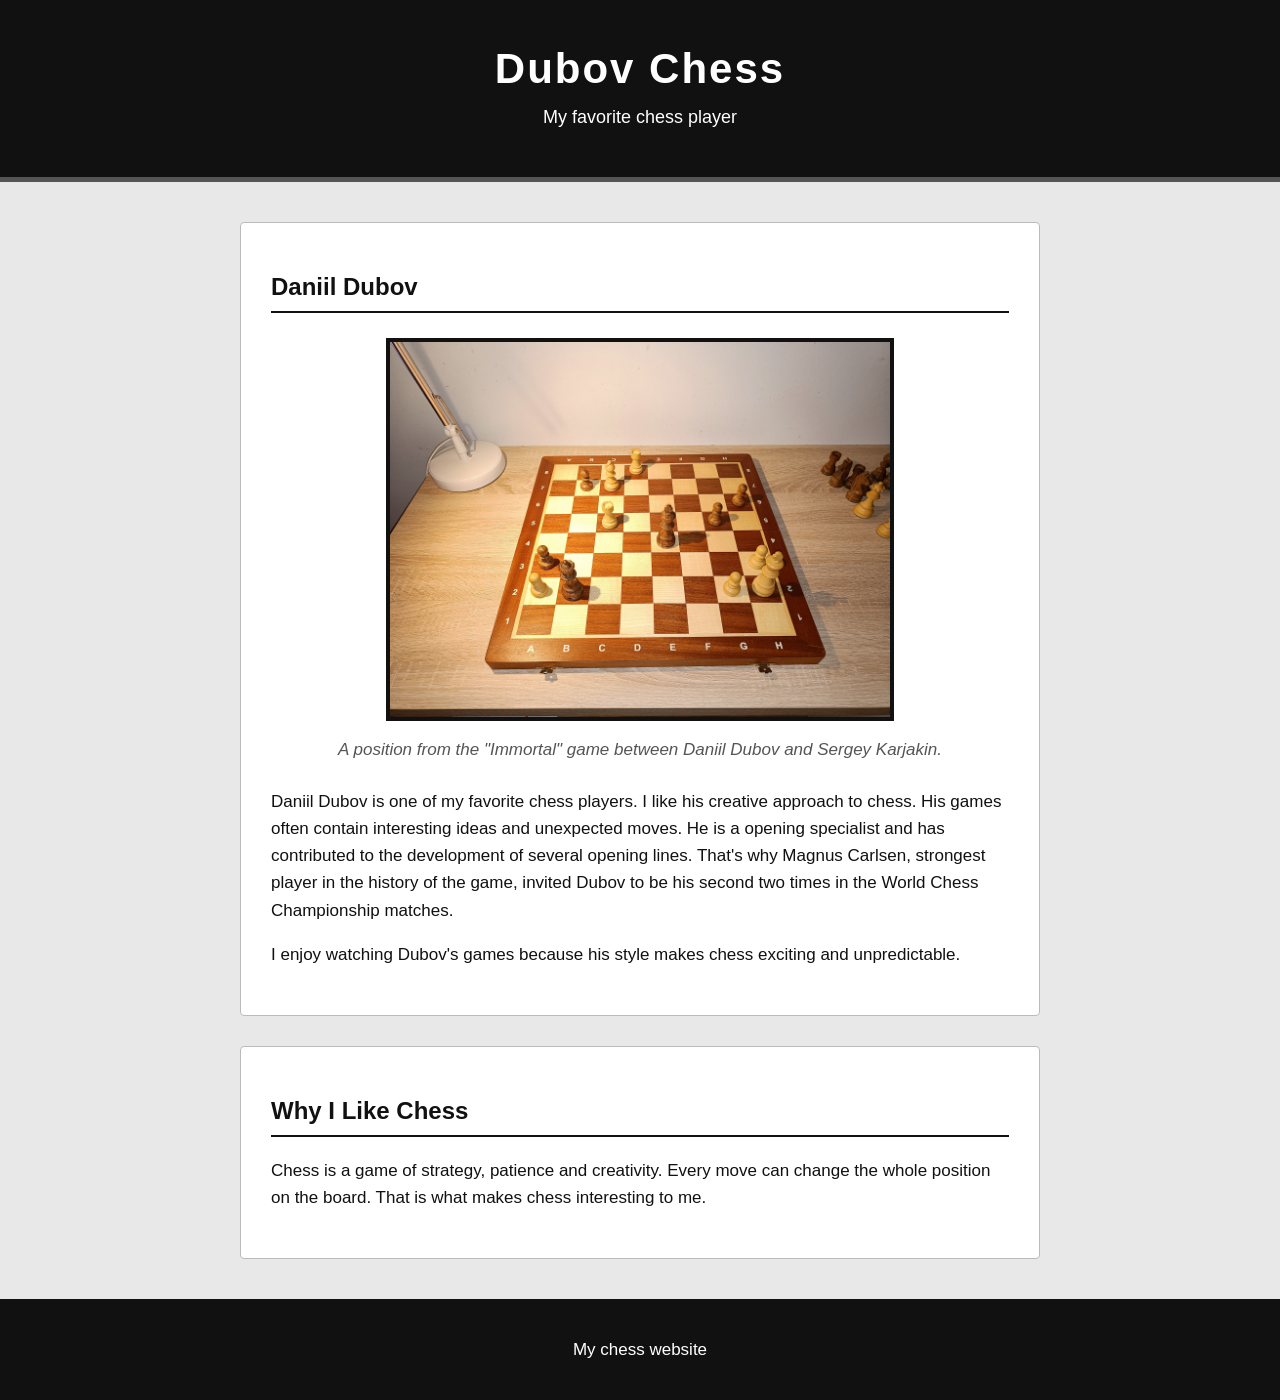
==== a2/index.html @ 734eef49 "a2 created." ====
<!-- Aleksandr Salykin -->

<!DOCTYPE html>
<html lang="en">

<head>
    <meta charset="UTF-8">
    <meta name="viewport" content="width=device-width, initial-scale=1.0">
    <title>Dubov Chess</title>
    <link rel="stylesheet" href="style.css">
</head>

<body>

    <header>
        <h1>Dubov Chess</h1>
        <p>My favorite chess player</p>
    </header>

    <main>
        <section>
            <h2>Daniil Dubov</h2>

            <img src="images/dubovchess.jpg" alt="Chess position from a game between Daniil Dubov and Sergey Karjakin">

            <p class="photo-caption">
                A position from the "Immortal" game between Daniil Dubov and Sergey Karjakin.
            </p>

            <p>
                Daniil Dubov is one of my favorite chess players.
                I like his creative approach to chess.
                His games often contain interesting ideas and unexpected moves.
                He is a opening specialist and has contributed to the development of several opening lines.
                That's why Magnus Carlsen, strongest player in the history of the game, invited Dubov to be his second
                two times in the World Chess Championship matches.
            </p>

            <p>
                I enjoy watching Dubov's games because his style makes
                chess exciting and unpredictable.
            </p>
        </section>

        <section>
            <h2>Why I Like Chess</h2>

            <p>
                Chess is a game of strategy, patience and creativity.
                Every move can change the whole position on the board.
                That is what makes chess interesting to me.
            </p>
        </section>
    </main>

    <footer>
        <p>My chess website</p>
    </footer>

</body>

</html>
---- a2/style.css ----
/* Aleksandr Salykin */

body {
    margin: 0;
    font-family: Arial, sans-serif;
    background-color: #e8e8e8;
    color: #111;
}

header {
    background-color: #111;
    color: white;
    text-align: center;
    padding: 45px 20px;
    border-bottom: 5px solid #555;
}

header h1 {
    margin: 0 0 10px;
    font-size: 42px;
    letter-spacing: 2px;
}

header p {
    margin: 0;
    font-size: 18px;
}

main {
    width: 800px;
    margin: 40px auto;
}

section {
    background-color: white;
    padding: 30px;
    margin-bottom: 30px;
    border: 1px solid #bbb;
    border-radius: 4px;
}

h2 {
    color: #111;
    border-bottom: 2px solid #111;
    padding-bottom: 10px;
}

img {
    display: block;
    width: 500px;
    margin: 25px auto;
    border: 4px solid #111;
}

.photo-caption {
    text-align: center;
    font-style: italic;
    color: #555;
    margin-top: -10px;
    margin-bottom: 25px;
}

p {
    font-size: 17px;
    line-height: 1.6;
}

footer {
    background-color: #111;
    color: white;
    text-align: center;
    padding: 20px;
}
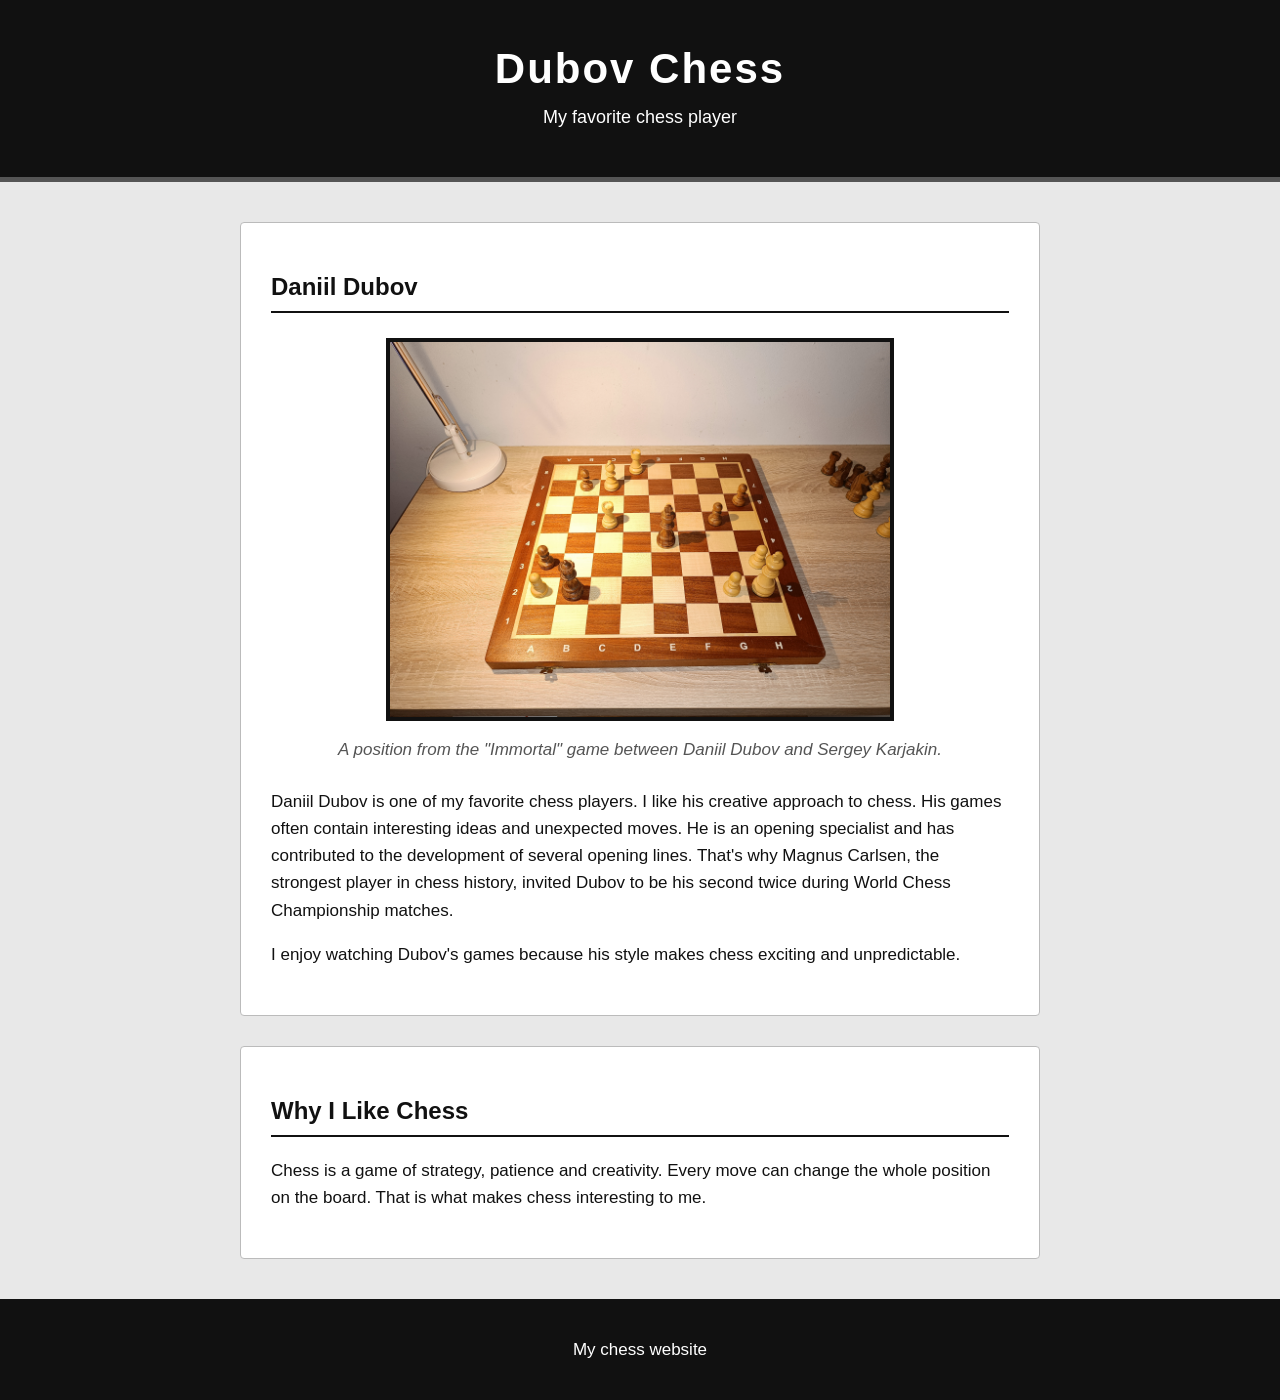
==== commit 7ee7fde3: "a2 update.s" ====
--- a/a2/index.html
+++ b/a2/index.html
@@ -31,9 +31,8 @@
                 Daniil Dubov is one of my favorite chess players.
                 I like his creative approach to chess.
                 His games often contain interesting ideas and unexpected moves.
-                He is a opening specialist and has contributed to the development of several opening lines.
-                That's why Magnus Carlsen, strongest player in the history of the game, invited Dubov to be his second
-                two times in the World Chess Championship matches.
+                He is an opening specialist and has contributed to the development of several opening lines.
+                That's why Magnus Carlsen, the strongest player in chess history, invited Dubov to be his second twice during World Chess Championship matches.
             </p>
 
             <p>
